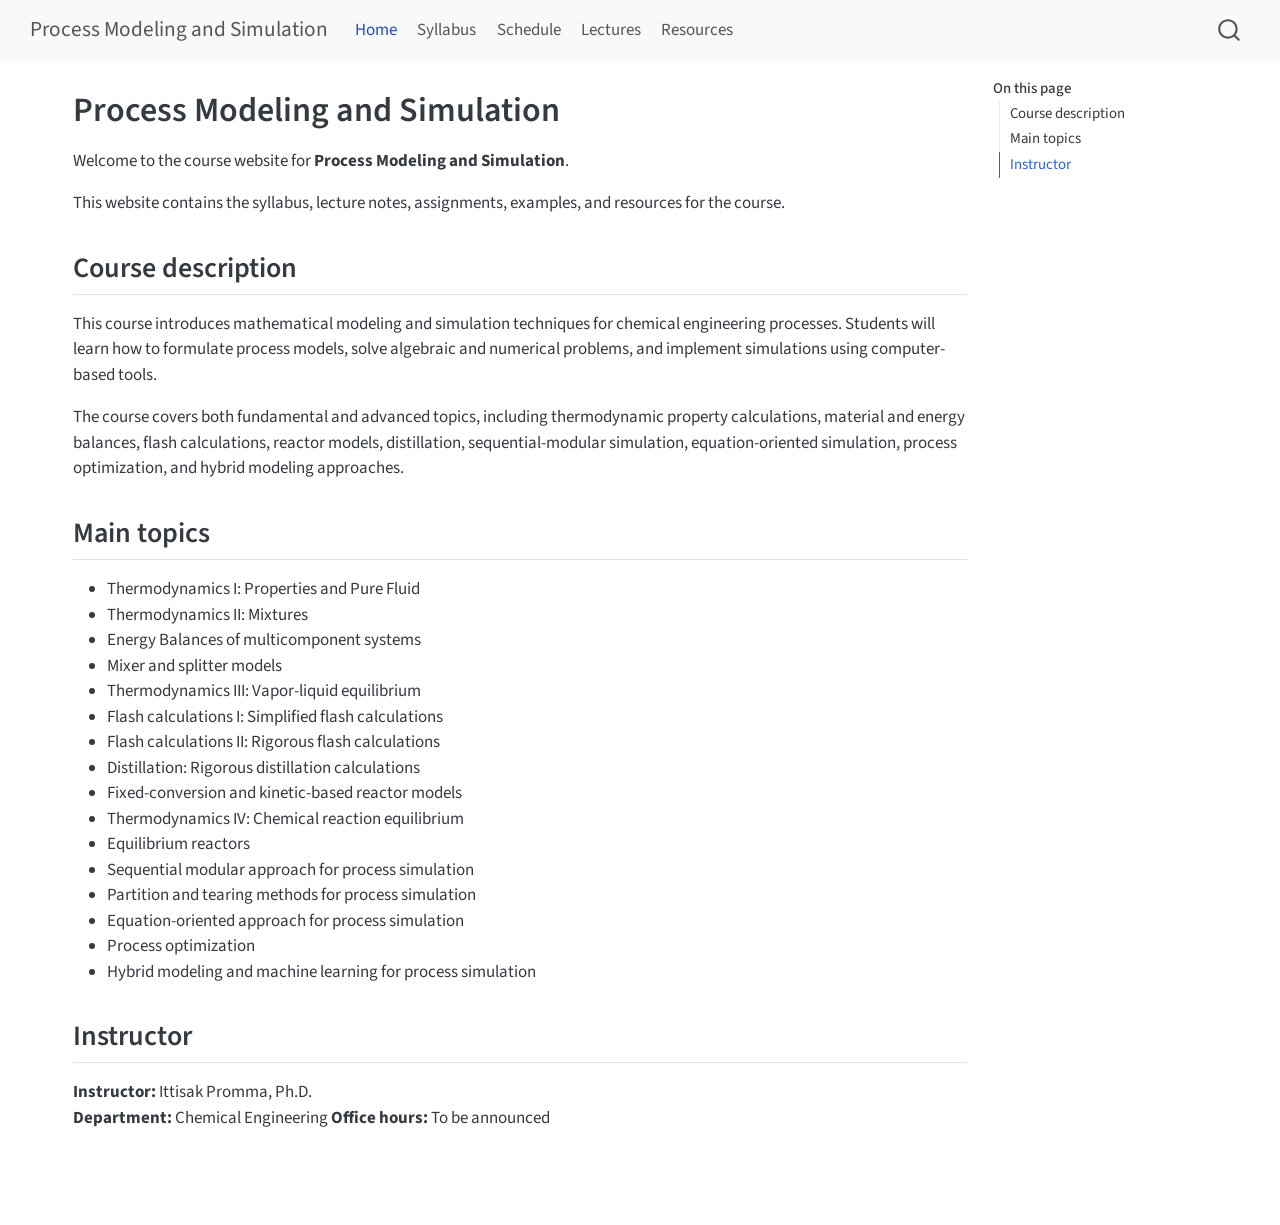
==== docs/index.html @ fffbbf52 "Create initial Quarto course website" ====
<!DOCTYPE html>
<html xmlns="http://www.w3.org/1999/xhtml" lang="en" xml:lang="en"><head>

<meta charset="utf-8">
<meta name="generator" content="quarto-1.9.38">

<meta name="viewport" content="width=device-width, initial-scale=1.0, user-scalable=yes">


<title>Process Modeling and Simulation</title>
<style>
/* Default styles provided by pandoc.
** See https://pandoc.org/MANUAL.html#variables-for-html for config info.
*/
code{white-space: pre-wrap;}
span.smallcaps{font-variant: small-caps;}
div.columns{display: flex; gap: min(4vw, 1.5em);}
div.column{flex: auto; overflow-x: auto;}
div.hanging-indent{margin-left: 1.5em; text-indent: -1.5em;}
ul.task-list{list-style: none;}
ul.task-list li input[type="checkbox"] {
  width: 0.8em;
  margin: 0 0.8em 0.2em -1em; /* quarto-specific, see https://github.com/quarto-dev/quarto-cli/issues/4556 */ 
  vertical-align: middle;
}
</style>


<script src="site_libs/quarto-nav/quarto-nav.js"></script>
<script src="site_libs/quarto-nav/headroom.min.js"></script>
<script src="site_libs/clipboard/clipboard.min.js"></script>
<script src="site_libs/quarto-search/autocomplete.umd.js"></script>
<script src="site_libs/quarto-search/fuse.min.js"></script>
<script src="site_libs/quarto-search/quarto-search.js"></script>
<meta name="quarto:offset" content="./">
<script src="site_libs/quarto-html/quarto.js" type="module"></script>
<script src="site_libs/quarto-html/tabsets/tabsets.js" type="module"></script>
<script src="site_libs/quarto-html/popper.min.js"></script>
<script src="site_libs/quarto-html/tippy.umd.min.js"></script>
<script src="site_libs/quarto-html/anchor.min.js"></script>
<link href="site_libs/quarto-html/tippy.css" rel="stylesheet">
<link href="site_libs/quarto-html/quarto-syntax-highlighting-15634bcf2e68342d4ad2dfa704d543f6.css" rel="stylesheet" id="quarto-text-highlighting-styles">
<script src="site_libs/bootstrap/bootstrap.min.js"></script>
<link href="site_libs/bootstrap/bootstrap-icons.css" rel="stylesheet">
<link href="site_libs/bootstrap/bootstrap-f6192f952b710caf306f09b1c26b01a8.min.css" rel="stylesheet" append-hash="true" id="quarto-bootstrap" data-mode="light">
<script id="quarto-search-options" type="application/json">{
  "location": "navbar",
  "copy-button": false,
  "collapse-after": 3,
  "panel-placement": "end",
  "type": "overlay",
  "limit": 50,
  "keyboard-shortcut": [
    "f",
    "/",
    "s"
  ],
  "show-item-context": false,
  "language": {
    "search-no-results-text": "No results",
    "search-matching-documents-text": "matching documents",
    "search-copy-link-title": "Copy link to search",
    "search-hide-matches-text": "Hide additional matches",
    "search-more-match-text": "more match in this document",
    "search-more-matches-text": "more matches in this document",
    "search-clear-button-title": "Clear",
    "search-text-placeholder": "",
    "search-detached-cancel-button-title": "Cancel",
    "search-submit-button-title": "Submit",
    "search-label": "Search"
  }
}</script>


</head>

<body class="nav-fixed quarto-light">

<div id="quarto-search-results"></div>
  <header id="quarto-header" class="headroom fixed-top">
    <nav class="navbar navbar-expand-lg " data-bs-theme="dark">
      <div class="navbar-container container-fluid">
      <div class="navbar-brand-container mx-auto">
    <a class="navbar-brand" href="./index.html">
    <span class="navbar-title">Process Modeling and Simulation</span>
    </a>
  </div>
            <div id="quarto-search" class="" title="Search"></div>
          <button class="navbar-toggler" type="button" data-bs-toggle="collapse" data-bs-target="#navbarCollapse" aria-controls="navbarCollapse" role="menu" aria-expanded="false" aria-label="Toggle navigation" onclick="if (window.quartoToggleHeadroom) { window.quartoToggleHeadroom(); }">
  <span class="navbar-toggler-icon"></span>
</button>
          <div class="collapse navbar-collapse" id="navbarCollapse">
            <ul class="navbar-nav navbar-nav-scroll me-auto">
  <li class="nav-item">
    <a class="nav-link active" href="./index.html" aria-current="page"> 
<span class="menu-text">Home</span></a>
  </li>  
  <li class="nav-item">
    <a class="nav-link" href="./syllabus.html"> 
<span class="menu-text">Syllabus</span></a>
  </li>  
  <li class="nav-item">
    <a class="nav-link" href="./schedule.html"> 
<span class="menu-text">Schedule</span></a>
  </li>  
  <li class="nav-item">
    <a class="nav-link" href="./lectures.html"> 
<span class="menu-text">Lectures</span></a>
  </li>  
  <li class="nav-item">
    <a class="nav-link" href="./resources.html"> 
<span class="menu-text">Resources</span></a>
  </li>  
</ul>
          </div> <!-- /navcollapse -->
            <div class="quarto-navbar-tools">
</div>
      </div> <!-- /container-fluid -->
    </nav>
</header>
<!-- content -->
<div id="quarto-content" class="quarto-container page-columns page-rows-contents page-layout-full page-navbar">
<!-- sidebar -->
<!-- margin-sidebar -->
    <div id="quarto-margin-sidebar" class="sidebar margin-sidebar">
        <nav id="TOC" role="doc-toc" class="toc-active">
    <h2 id="toc-title">On this page</h2>
   
  <ul>
  <li><a href="#course-description" id="toc-course-description" class="nav-link active" data-scroll-target="#course-description">Course description</a></li>
  <li><a href="#main-topics" id="toc-main-topics" class="nav-link" data-scroll-target="#main-topics">Main topics</a></li>
  <li><a href="#instructor" id="toc-instructor" class="nav-link" data-scroll-target="#instructor">Instructor</a></li>
  </ul>
</nav>
    </div>
<!-- main -->
<main class="content column-page-left" id="quarto-document-content">

<header id="title-block-header" class="quarto-title-block default">
<div class="quarto-title">
<h1 class="title">Process Modeling and Simulation</h1>
</div>



<div class="quarto-title-meta column-page-left">

    
  
    
  </div>
  


</header>


<p>Welcome to the course website for <strong>Process Modeling and Simulation</strong>.</p>
<p>This website contains the syllabus, lecture notes, assignments, examples, and resources for the course.</p>
<section id="course-description" class="level2">
<h2 class="anchored" data-anchor-id="course-description">Course description</h2>
<p>This course introduces mathematical modeling and simulation techniques for chemical engineering processes. Students will learn how to formulate process models, solve algebraic and numerical problems, and implement simulations using computer-based tools.</p>
<p>The course covers both fundamental and advanced topics, including thermodynamic property calculations, material and energy balances, flash calculations, reactor models, distillation, sequential-modular simulation, equation-oriented simulation, process optimization, and hybrid modeling approaches.</p>
</section>
<section id="main-topics" class="level2">
<h2 class="anchored" data-anchor-id="main-topics">Main topics</h2>
<ul>
<li>Thermodynamics I: Properties and Pure Fluid</li>
<li>Thermodynamics II: Mixtures</li>
<li>Energy Balances of multicomponent systems</li>
<li>Mixer and splitter models</li>
<li>Thermodynamics III: Vapor-liquid equilibrium</li>
<li>Flash calculations I: Simplified flash calculations</li>
<li>Flash calculations II: Rigorous flash calculations</li>
<li>Distillation: Rigorous distillation calculations</li>
<li>Fixed-conversion and kinetic-based reactor models</li>
<li>Thermodynamics IV: Chemical reaction equilibrium</li>
<li>Equilibrium reactors</li>
<li>Sequential modular approach for process simulation</li>
<li>Partition and tearing methods for process simulation</li>
<li>Equation-oriented approach for process simulation</li>
<li>Process optimization</li>
<li>Hybrid modeling and machine learning for process simulation</li>
</ul>
</section>
<section id="instructor" class="level2">
<h2 class="anchored" data-anchor-id="instructor">Instructor</h2>
<p><strong>Instructor:</strong> Ittisak Promma, Ph.D.<br>
<strong>Department:</strong> Chemical Engineering <strong>Office hours:</strong> To be announced</p>


</section>

</main> <!-- /main -->
<script id="quarto-html-after-body" type="application/javascript">
  window.document.addEventListener("DOMContentLoaded", function (event) {
    const icon = "";
    const anchorJS = new window.AnchorJS();
    anchorJS.options = {
      placement: 'right',
      icon: icon
    };
    anchorJS.add('.anchored');
    const isCodeAnnotation = (el) => {
      for (const clz of el.classList) {
        if (clz.startsWith('code-annotation-')) {                     
          return true;
        }
      }
      return false;
    }
    const onCopySuccess = function(e) {
      // button target
      const button = e.trigger;
      // don't keep focus
      button.blur();
      // flash "checked"
      button.classList.add('code-copy-button-checked');
      var currentTitle = button.getAttribute("title");
      button.setAttribute("title", "Copied!");
      let tooltip;
      if (window.bootstrap) {
        button.setAttribute("data-bs-toggle", "tooltip");
        button.setAttribute("data-bs-placement", "left");
        button.setAttribute("data-bs-title", "Copied!");
        tooltip = new bootstrap.Tooltip(button, 
          { trigger: "manual", 
            customClass: "code-copy-button-tooltip",
            offset: [0, -8]});
        tooltip.show();    
      }
      setTimeout(function() {
        if (tooltip) {
          tooltip.hide();
          button.removeAttribute("data-bs-title");
          button.removeAttribute("data-bs-toggle");
          button.removeAttribute("data-bs-placement");
        }
        button.setAttribute("title", currentTitle);
        button.classList.remove('code-copy-button-checked');
      }, 1000);
      // clear code selection
      e.clearSelection();
    }
    const getTextToCopy = function(trigger) {
      const outerScaffold = trigger.parentElement.cloneNode(true);
      const codeEl = outerScaffold.querySelector('code');
      for (const childEl of codeEl.children) {
        if (isCodeAnnotation(childEl)) {
          childEl.remove();
        }
      }
      return codeEl.innerText;
    }
    const clipboard = new window.ClipboardJS('.code-copy-button:not([data-in-quarto-modal])', {
      text: getTextToCopy
    });
    clipboard.on('success', onCopySuccess);
    if (window.document.getElementById('quarto-embedded-source-code-modal')) {
      const clipboardModal = new window.ClipboardJS('.code-copy-button[data-in-quarto-modal]', {
        text: getTextToCopy,
        container: window.document.getElementById('quarto-embedded-source-code-modal')
      });
      clipboardModal.on('success', onCopySuccess);
    }
      var localhostRegex = new RegExp(/^(?:http|https):\/\/localhost\:?[0-9]*\//);
      var mailtoRegex = new RegExp(/^mailto:/);
        var filterRegex = new RegExp('/' + window.location.host + '/');
      var isInternal = (href) => {
          return filterRegex.test(href) || localhostRegex.test(href) || mailtoRegex.test(href);
      }
      // Inspect non-navigation links and adorn them if external
     var links = window.document.querySelectorAll('a[href]:not(.nav-link):not(.navbar-brand):not(.toc-action):not(.sidebar-link):not(.sidebar-item-toggle):not(.pagination-link):not(.no-external):not([aria-hidden]):not(.dropdown-item):not(.quarto-navigation-tool):not(.about-link)');
      for (var i=0; i<links.length; i++) {
        const link = links[i];
        if (!isInternal(link.href)) {
          // undo the damage that might have been done by quarto-nav.js in the case of
          // links that we want to consider external
          if (link.dataset.originalHref !== undefined) {
            link.href = link.dataset.originalHref;
          }
        }
      }
    function tippyHover(el, contentFn, onTriggerFn, onUntriggerFn) {
      const config = {
        allowHTML: true,
        maxWidth: 500,
        delay: 100,
        arrow: false,
        appendTo: function(el) {
            return el.parentElement;
        },
        interactive: true,
        interactiveBorder: 10,
        theme: 'quarto',
        placement: 'bottom-start',
      };
      if (contentFn) {
        config.content = contentFn;
      }
      if (onTriggerFn) {
        config.onTrigger = onTriggerFn;
      }
      if (onUntriggerFn) {
        config.onUntrigger = onUntriggerFn;
      }
      window.tippy(el, config); 
    }
    const noterefs = window.document.querySelectorAll('a[role="doc-noteref"]');
    for (var i=0; i<noterefs.length; i++) {
      const ref = noterefs[i];
      tippyHover(ref, function() {
        // use id or data attribute instead here
        let href = ref.getAttribute('data-footnote-href') || ref.getAttribute('href');
        try { href = new URL(href).hash; } catch {}
        const id = href.replace(/^#\/?/, "");
        const note = window.document.getElementById(id);
        if (note) {
          return note.innerHTML;
        } else {
          return "";
        }
      });
    }
    const xrefs = window.document.querySelectorAll('a.quarto-xref');
    const processXRef = (id, note) => {
      // Strip column container classes
      const stripColumnClz = (el) => {
        el.classList.remove("page-full", "page-columns");
        if (el.children) {
          for (const child of el.children) {
            stripColumnClz(child);
          }
        }
      }
      stripColumnClz(note)
      if (id === null || id.startsWith('sec-')) {
        // Special case sections, only their first couple elements
        const container = document.createElement("div");
        if (note.children && note.children.length > 2) {
          container.appendChild(note.children[0].cloneNode(true));
          for (let i = 1; i < note.children.length; i++) {
            const child = note.children[i];
            if (child.tagName === "P" && child.innerText === "") {
              continue;
            } else {
              container.appendChild(child.cloneNode(true));
              break;
            }
          }
          if (window.Quarto?.typesetMath) {
            window.Quarto.typesetMath(container);
          }
          return container.innerHTML
        } else {
          if (window.Quarto?.typesetMath) {
            window.Quarto.typesetMath(note);
          }
          return note.innerHTML;
        }
      } else {
        // Remove any anchor links if they are present
        const anchorLink = note.querySelector('a.anchorjs-link');
        if (anchorLink) {
          anchorLink.remove();
        }
        if (window.Quarto?.typesetMath) {
          window.Quarto.typesetMath(note);
        }
        if (note.classList.contains("callout")) {
          return note.outerHTML;
        } else {
          return note.innerHTML;
        }
      }
    }
    for (var i=0; i<xrefs.length; i++) {
      const xref = xrefs[i];
      tippyHover(xref, undefined, function(instance) {
        instance.disable();
        let url = xref.getAttribute('href');
        let hash = undefined; 
        if (url.startsWith('#')) {
          hash = url;
        } else {
          try { hash = new URL(url).hash; } catch {}
        }
        if (hash) {
          const id = hash.replace(/^#\/?/, "");
          const note = window.document.getElementById(id);
          if (note !== null) {
            try {
              const html = processXRef(id, note.cloneNode(true));
              instance.setContent(html);
            } finally {
              instance.enable();
              instance.show();
            }
          } else {
            // See if we can fetch this
            fetch(url.split('#')[0])
            .then(res => res.text())
            .then(html => {
              const parser = new DOMParser();
              const htmlDoc = parser.parseFromString(html, "text/html");
              const note = htmlDoc.getElementById(id);
              if (note !== null) {
                const html = processXRef(id, note);
                instance.setContent(html);
              } 
            }).finally(() => {
              instance.enable();
              instance.show();
            });
          }
        } else {
          // See if we can fetch a full url (with no hash to target)
          // This is a special case and we should probably do some content thinning / targeting
          fetch(url)
          .then(res => res.text())
          .then(html => {
            const parser = new DOMParser();
            const htmlDoc = parser.parseFromString(html, "text/html");
            const note = htmlDoc.querySelector('main.content');
            if (note !== null) {
              // This should only happen for chapter cross references
              // (since there is no id in the URL)
              // remove the first header
              if (note.children.length > 0 && note.children[0].tagName === "HEADER") {
                note.children[0].remove();
              }
              const html = processXRef(null, note);
              instance.setContent(html);
            } 
          }).finally(() => {
            instance.enable();
            instance.show();
          });
        }
      }, function(instance) {
      });
    }
        let selectedAnnoteEl;
        const selectorForAnnotation = ( cell, annotation) => {
          let cellAttr = 'data-code-cell="' + cell + '"';
          let lineAttr = 'data-code-annotation="' +  annotation + '"';
          const selector = 'span[' + cellAttr + '][' + lineAttr + ']';
          return selector;
        }
        const selectCodeLines = (annoteEl) => {
          const doc = window.document;
          const targetCell = annoteEl.getAttribute("data-target-cell");
          const targetAnnotation = annoteEl.getAttribute("data-target-annotation");
          const annoteSpan = window.document.querySelector(selectorForAnnotation(targetCell, targetAnnotation));
          const lines = annoteSpan.getAttribute("data-code-lines").split(",");
          const lineIds = lines.map((line) => {
            return targetCell + "-" + line;
          })
          let top = null;
          let height = null;
          let parent = null;
          if (lineIds.length > 0) {
              //compute the position of the single el (top and bottom and make a div)
              const el = window.document.getElementById(lineIds[0]);
              top = el.offsetTop;
              height = el.offsetHeight;
              parent = el.parentElement.parentElement;
            if (lineIds.length > 1) {
              const lastEl = window.document.getElementById(lineIds[lineIds.length - 1]);
              const bottom = lastEl.offsetTop + lastEl.offsetHeight;
              height = bottom - top;
            }
            if (top !== null && height !== null && parent !== null) {
              // cook up a div (if necessary) and position it 
              let div = window.document.getElementById("code-annotation-line-highlight");
              if (div === null) {
                div = window.document.createElement("div");
                div.setAttribute("id", "code-annotation-line-highlight");
                div.style.position = 'absolute';
                parent.appendChild(div);
              }
              div.style.top = top - 2 + "px";
              div.style.height = height + 4 + "px";
              div.style.left = 0;
              let gutterDiv = window.document.getElementById("code-annotation-line-highlight-gutter");
              if (gutterDiv === null) {
                gutterDiv = window.document.createElement("div");
                gutterDiv.setAttribute("id", "code-annotation-line-highlight-gutter");
                gutterDiv.style.position = 'absolute';
                const codeCell = window.document.getElementById(targetCell);
                const gutter = codeCell.querySelector('.code-annotation-gutter');
                gutter.appendChild(gutterDiv);
              }
              gutterDiv.style.top = top - 2 + "px";
              gutterDiv.style.height = height + 4 + "px";
            }
            selectedAnnoteEl = annoteEl;
          }
        };
        const unselectCodeLines = () => {
          const elementsIds = ["code-annotation-line-highlight", "code-annotation-line-highlight-gutter"];
          elementsIds.forEach((elId) => {
            const div = window.document.getElementById(elId);
            if (div) {
              div.remove();
            }
          });
          selectedAnnoteEl = undefined;
        };
          // Handle positioning of the toggle
      window.addEventListener(
        "resize",
        throttle(() => {
          elRect = undefined;
          if (selectedAnnoteEl) {
            selectCodeLines(selectedAnnoteEl);
          }
        }, 10)
      );
      function throttle(fn, ms) {
      let throttle = false;
      let timer;
        return (...args) => {
          if(!throttle) { // first call gets through
              fn.apply(this, args);
              throttle = true;
          } else { // all the others get throttled
              if(timer) clearTimeout(timer); // cancel #2
              timer = setTimeout(() => {
                fn.apply(this, args);
                timer = throttle = false;
              }, ms);
          }
        };
      }
        // Attach click handler to the DT
        const annoteDls = window.document.querySelectorAll('dt[data-target-cell]');
        for (const annoteDlNode of annoteDls) {
          annoteDlNode.addEventListener('click', (event) => {
            const clickedEl = event.target;
            if (clickedEl !== selectedAnnoteEl) {
              unselectCodeLines();
              const activeEl = window.document.querySelector('dt[data-target-cell].code-annotation-active');
              if (activeEl) {
                activeEl.classList.remove('code-annotation-active');
              }
              selectCodeLines(clickedEl);
              clickedEl.classList.add('code-annotation-active');
            } else {
              // Unselect the line
              unselectCodeLines();
              clickedEl.classList.remove('code-annotation-active');
            }
          });
        }
    const findCites = (el) => {
      const parentEl = el.parentElement;
      if (parentEl) {
        const cites = parentEl.dataset.cites;
        if (cites) {
          return {
            el,
            cites: cites.split(' ')
          };
        } else {
          return findCites(el.parentElement)
        }
      } else {
        return undefined;
      }
    };
    var bibliorefs = window.document.querySelectorAll('a[role="doc-biblioref"]');
    for (var i=0; i<bibliorefs.length; i++) {
      const ref = bibliorefs[i];
      const citeInfo = findCites(ref);
      if (citeInfo) {
        tippyHover(citeInfo.el, function() {
          var popup = window.document.createElement('div');
          citeInfo.cites.forEach(function(cite) {
            var citeDiv = window.document.createElement('div');
            citeDiv.classList.add('hanging-indent');
            citeDiv.classList.add('csl-entry');
            var biblioDiv = window.document.getElementById('ref-' + cite);
            if (biblioDiv) {
              citeDiv.innerHTML = biblioDiv.innerHTML;
            }
            popup.appendChild(citeDiv);
          });
          return popup.innerHTML;
        });
      }
    }
  });
  </script>
</div> <!-- /content -->




</body></html>
---- docs/site_libs/quarto-html/tippy.css ----
.tippy-box[data-animation=fade][data-state=hidden]{opacity:0}[data-tippy-root]{max-width:calc(100vw - 10px)}.tippy-box{position:relative;background-color:#333;color:#fff;border-radius:4px;font-size:14px;line-height:1.4;white-space:normal;outline:0;transition-property:transform,visibility,opacity}.tippy-box[data-placement^=top]>.tippy-arrow{bottom:0}.tippy-box[data-placement^=top]>.tippy-arrow:before{bottom:-7px;left:0;border-width:8px 8px 0;border-top-color:initial;transform-origin:center top}.tippy-box[data-placement^=bottom]>.tippy-arrow{top:0}.tippy-box[data-placement^=bottom]>.tippy-arrow:before{top:-7px;left:0;border-width:0 8px 8px;border-bottom-color:initial;transform-origin:center bottom}.tippy-box[data-placement^=left]>.tippy-arrow{right:0}.tippy-box[data-placement^=left]>.tippy-arrow:before{border-width:8px 0 8px 8px;border-left-color:initial;right:-7px;transform-origin:center left}.tippy-box[data-placement^=right]>.tippy-arrow{left:0}.tippy-box[data-placement^=right]>.tippy-arrow:before{left:-7px;border-width:8px 8px 8px 0;border-right-color:initial;transform-origin:center right}.tippy-box[data-inertia][data-state=visible]{transition-timing-function:cubic-bezier(.54,1.5,.38,1.11)}.tippy-arrow{width:16px;height:16px;color:#333}.tippy-arrow:before{content:"";position:absolute;border-color:transparent;border-style:solid}.tippy-content{position:relative;padding:5px 9px;z-index:1}
---- docs/site_libs/quarto-html/quarto-syntax-highlighting-15634bcf2e68342d4ad2dfa704d543f6.css ----
/* quarto syntax highlight colors */
:root {
  --quarto-hl-ot-color: #003B4F;
  --quarto-hl-at-color: #657422;
  --quarto-hl-ss-color: #20794D;
  --quarto-hl-an-color: #5E5E5E;
  --quarto-hl-fu-color: #4758AB;
  --quarto-hl-st-color: #20794D;
  --quarto-hl-cf-color: #003B4F;
  --quarto-hl-op-color: #5E5E5E;
  --quarto-hl-er-color: #AD0000;
  --quarto-hl-bn-color: #AD0000;
  --quarto-hl-al-color: #AD0000;
  --quarto-hl-va-color: #111111;
  --quarto-hl-bu-color: inherit;
  --quarto-hl-ex-color: inherit;
  --quarto-hl-pp-color: #AD0000;
  --quarto-hl-in-color: #5E5E5E;
  --quarto-hl-vs-color: #20794D;
  --quarto-hl-wa-color: #5E5E5E;
  --quarto-hl-do-color: #5E5E5E;
  --quarto-hl-im-color: #00769E;
  --quarto-hl-ch-color: #20794D;
  --quarto-hl-dt-color: #AD0000;
  --quarto-hl-fl-color: #AD0000;
  --quarto-hl-co-color: #5E5E5E;
  --quarto-hl-cv-color: #5E5E5E;
  --quarto-hl-cn-color: #8f5902;
  --quarto-hl-sc-color: #5E5E5E;
  --quarto-hl-dv-color: #AD0000;
  --quarto-hl-kw-color: #003B4F;
}

/* other quarto variables */
:root {
  --quarto-font-monospace: SFMono-Regular, Menlo, Monaco, Consolas, "Liberation Mono", "Courier New", monospace;
}

/* syntax highlight based on Pandoc's rules */
pre > code.sourceCode > span {
  color: #003B4F;
}

code.sourceCode > span {
  color: #003B4F;
}

div.sourceCode,
div.sourceCode pre.sourceCode {
  color: #003B4F;
}

/* Normal */
code span {
  color: #003B4F;
}

/* Alert */
code span.al {
  color: #AD0000;
  font-style: inherit;
}

/* Annotation */
code span.an {
  color: #5E5E5E;
  font-style: inherit;
}

/* Attribute */
code span.at {
  color: #657422;
  font-style: inherit;
}

/* BaseN */
code span.bn {
  color: #AD0000;
  font-style: inherit;
}

/* BuiltIn */
code span.bu {
  font-style: inherit;
}

/* ControlFlow */
code span.cf {
  color: #003B4F;
  font-weight: bold;
  font-style: inherit;
}

/* Char */
code span.ch {
  color: #20794D;
  font-style: inherit;
}

/* Constant */
code span.cn {
  color: #8f5902;
  font-style: inherit;
}

/* Comment */
code span.co {
  color: #5E5E5E;
  font-style: inherit;
}

/* CommentVar */
code span.cv {
  color: #5E5E5E;
  font-style: italic;
}

/* Documentation */
code span.do {
  color: #5E5E5E;
  font-style: italic;
}

/* DataType */
code span.dt {
  color: #AD0000;
  font-style: inherit;
}

/* DecVal */
code span.dv {
  color: #AD0000;
  font-style: inherit;
}

/* Error */
code span.er {
  color: #AD0000;
  font-style: inherit;
}

/* Extension */
code span.ex {
  font-style: inherit;
}

/* Float */
code span.fl {
  color: #AD0000;
  font-style: inherit;
}

/* Function */
code span.fu {
  color: #4758AB;
  font-style: inherit;
}

/* Import */
code span.im {
  color: #00769E;
  font-style: inherit;
}

/* Information */
code span.in {
  color: #5E5E5E;
  font-style: inherit;
}

/* Keyword */
code span.kw {
  color: #003B4F;
  font-weight: bold;
  font-style: inherit;
}

/* Operator */
code span.op {
  color: #5E5E5E;
  font-style: inherit;
}

/* Other */
code span.ot {
  color: #003B4F;
  font-style: inherit;
}

/* Preprocessor */
code span.pp {
  color: #AD0000;
  font-style: inherit;
}

/* SpecialChar */
code span.sc {
  color: #5E5E5E;
  font-style: inherit;
}

/* SpecialString */
code span.ss {
  color: #20794D;
  font-style: inherit;
}

/* String */
code span.st {
  color: #20794D;
  font-style: inherit;
}

/* Variable */
code span.va {
  color: #111111;
  font-style: inherit;
}

/* VerbatimString */
code span.vs {
  color: #20794D;
  font-style: inherit;
}

/* Warning */
code span.wa {
  color: #5E5E5E;
  font-style: italic;
}

.prevent-inlining {
  content: "</";
}

/*# sourceMappingURL=f23921c56f73e400b49028c9186a1aa0.css.map */
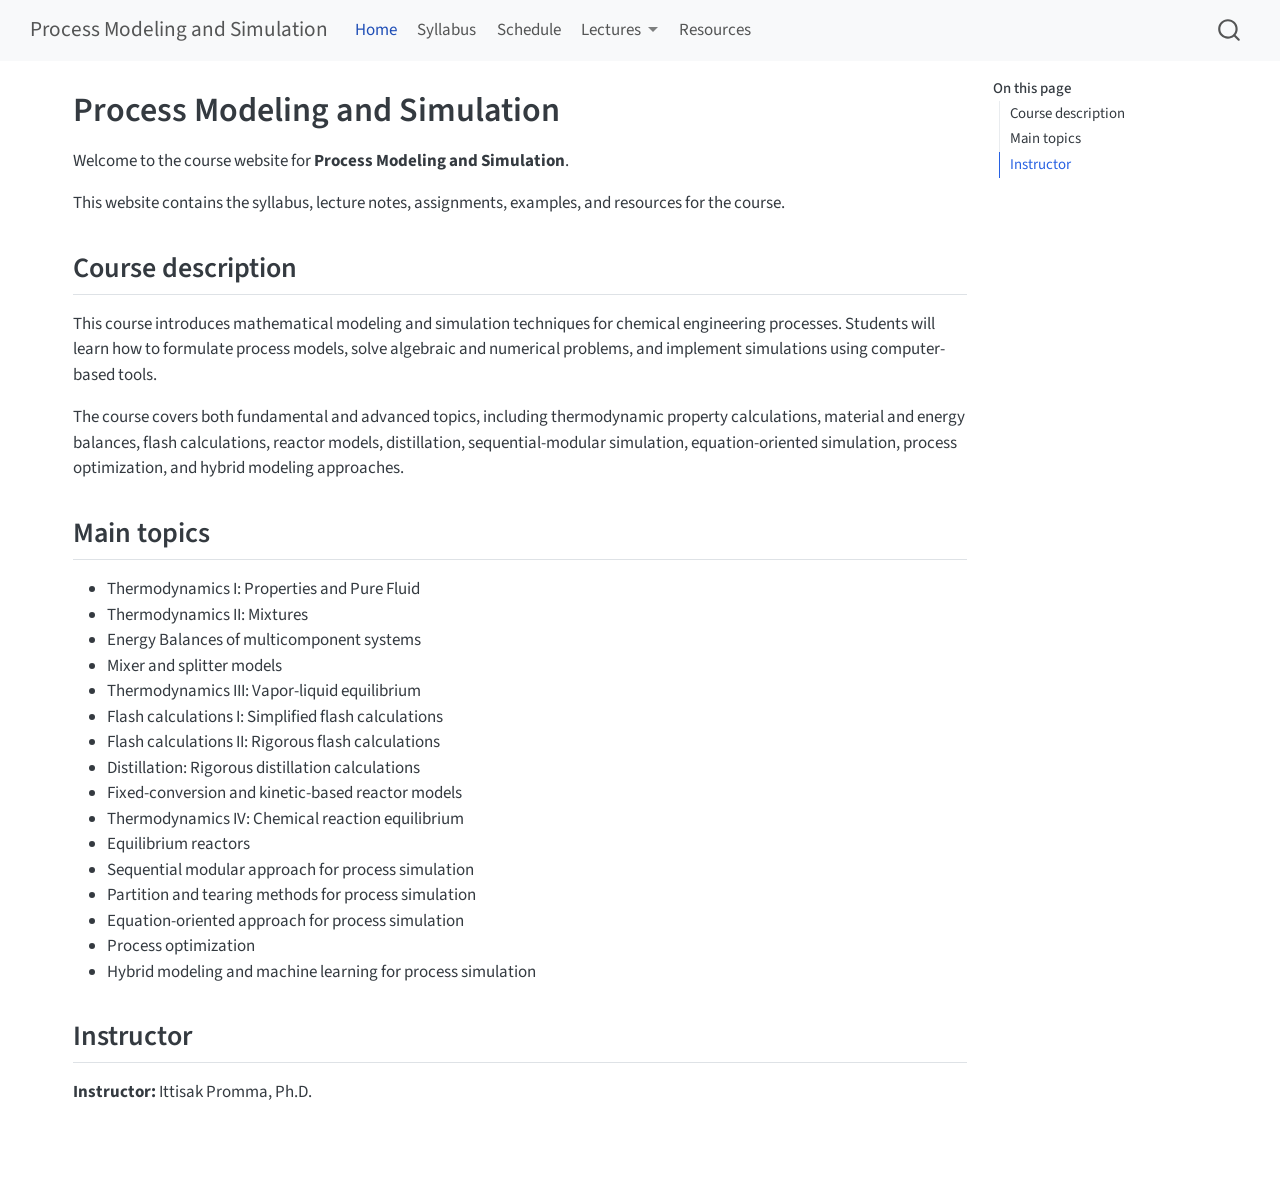
==== commit 24a21a6b: "Update course website" ====
--- a/docs/index.html
+++ b/docs/index.html
@@ -103,10 +103,17 @@
     <a class="nav-link" href="./schedule.html"> 
 <span class="menu-text">Schedule</span></a>
   </li>  
-  <li class="nav-item">
-    <a class="nav-link" href="./lectures.html"> 
-<span class="menu-text">Lectures</span></a>
+  <li class="nav-item dropdown ">
+    <a class="nav-link dropdown-toggle" href="#" id="nav-menu-lectures" role="link" data-bs-toggle="dropdown" aria-expanded="false">
+ <span class="menu-text">Lectures</span>
+    </a>
+    <ul class="dropdown-menu" aria-labelledby="nav-menu-lectures">    
+        <li>
+    <a class="dropdown-item" href="./lectures/lecture-1/lecture-1.html">
+ <span class="dropdown-text">Lecture 1</span></a>
   </li>  
+    </ul>
+  </li>
   <li class="nav-item">
     <a class="nav-link" href="./resources.html"> 
 <span class="menu-text">Resources</span></a>
@@ -185,8 +192,7 @@
 </section>
 <section id="instructor" class="level2">
 <h2 class="anchored" data-anchor-id="instructor">Instructor</h2>
-<p><strong>Instructor:</strong> Ittisak Promma, Ph.D.<br>
-<strong>Department:</strong> Chemical Engineering <strong>Office hours:</strong> To be announced</p>
+<p><strong>Instructor:</strong> Ittisak Promma, Ph.D.</p>
 
 
 </section>
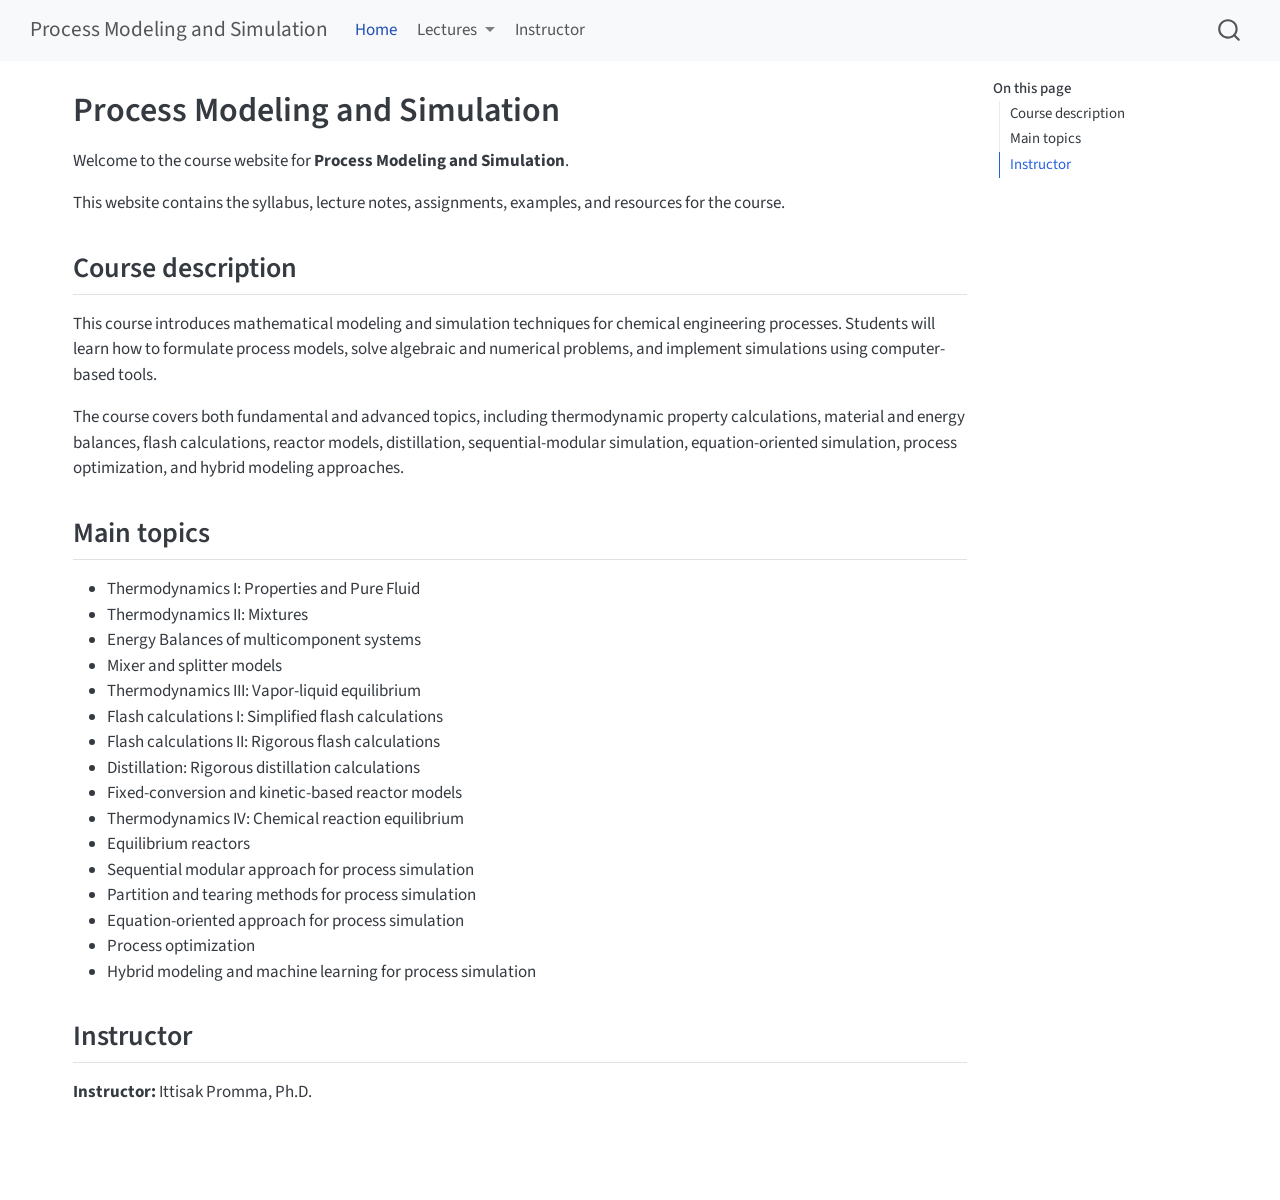
==== commit ff5c3dd7: "update files" ====
--- a/docs/index.html
+++ b/docs/index.html
@@ -95,19 +95,15 @@
     <a class="nav-link active" href="./index.html" aria-current="page"> 
 <span class="menu-text">Home</span></a>
   </li>  
-  <li class="nav-item">
-    <a class="nav-link" href="./syllabus.html"> 
-<span class="menu-text">Syllabus</span></a>
-  </li>  
-  <li class="nav-item">
-    <a class="nav-link" href="./schedule.html"> 
-<span class="menu-text">Schedule</span></a>
-  </li>  
   <li class="nav-item dropdown ">
     <a class="nav-link dropdown-toggle" href="#" id="nav-menu-lectures" role="link" data-bs-toggle="dropdown" aria-expanded="false">
  <span class="menu-text">Lectures</span>
     </a>
     <ul class="dropdown-menu" aria-labelledby="nav-menu-lectures">    
+        <li>
+    <a class="dropdown-item" href="./lectures/lectures.html">
+ <span class="dropdown-text">Lecture Overview</span></a>
+  </li>  
         <li>
     <a class="dropdown-item" href="./lectures/lecture-1/lecture-1.html">
  <span class="dropdown-text">Lecture 1</span></a>
@@ -115,8 +111,8 @@
     </ul>
   </li>
   <li class="nav-item">
-    <a class="nav-link" href="./resources.html"> 
-<span class="menu-text">Resources</span></a>
+    <a class="nav-link" href="./instructor.html"> 
+<span class="menu-text">Instructor</span></a>
   </li>  
 </ul>
           </div> <!-- /navcollapse -->
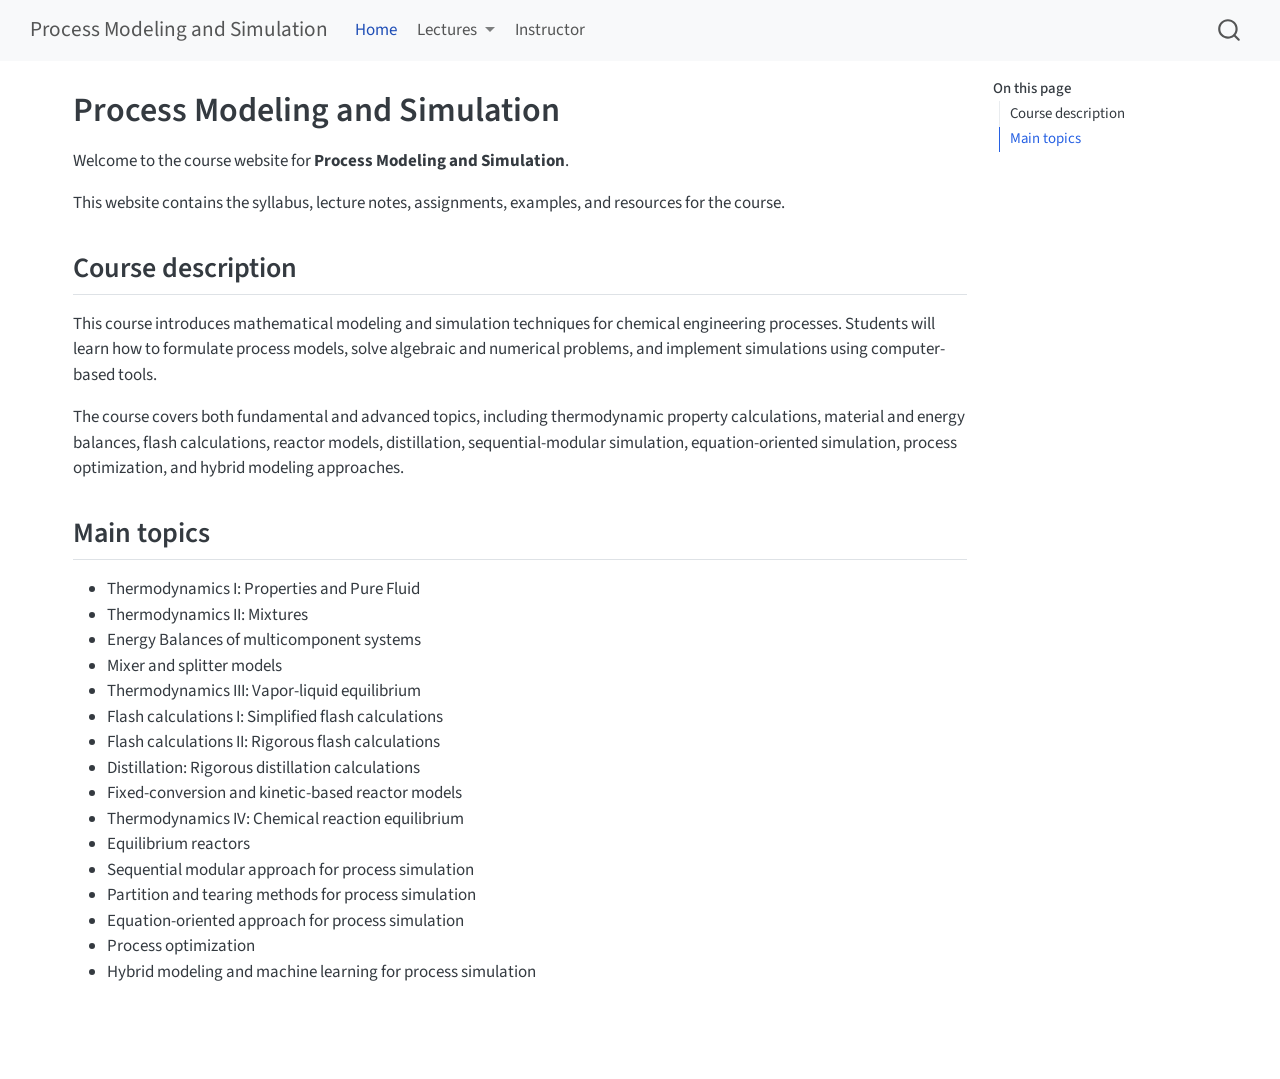
==== commit b994bc97: "update files" ====
--- a/docs/index.html
+++ b/docs/index.html
@@ -132,7 +132,6 @@
   <ul>
   <li><a href="#course-description" id="toc-course-description" class="nav-link active" data-scroll-target="#course-description">Course description</a></li>
   <li><a href="#main-topics" id="toc-main-topics" class="nav-link" data-scroll-target="#main-topics">Main topics</a></li>
-  <li><a href="#instructor" id="toc-instructor" class="nav-link" data-scroll-target="#instructor">Instructor</a></li>
   </ul>
 </nav>
     </div>
@@ -185,10 +184,6 @@
 <li>Process optimization</li>
 <li>Hybrid modeling and machine learning for process simulation</li>
 </ul>
-</section>
-<section id="instructor" class="level2">
-<h2 class="anchored" data-anchor-id="instructor">Instructor</h2>
-<p><strong>Instructor:</strong> Ittisak Promma, Ph.D.</p>
 
 
 </section>
